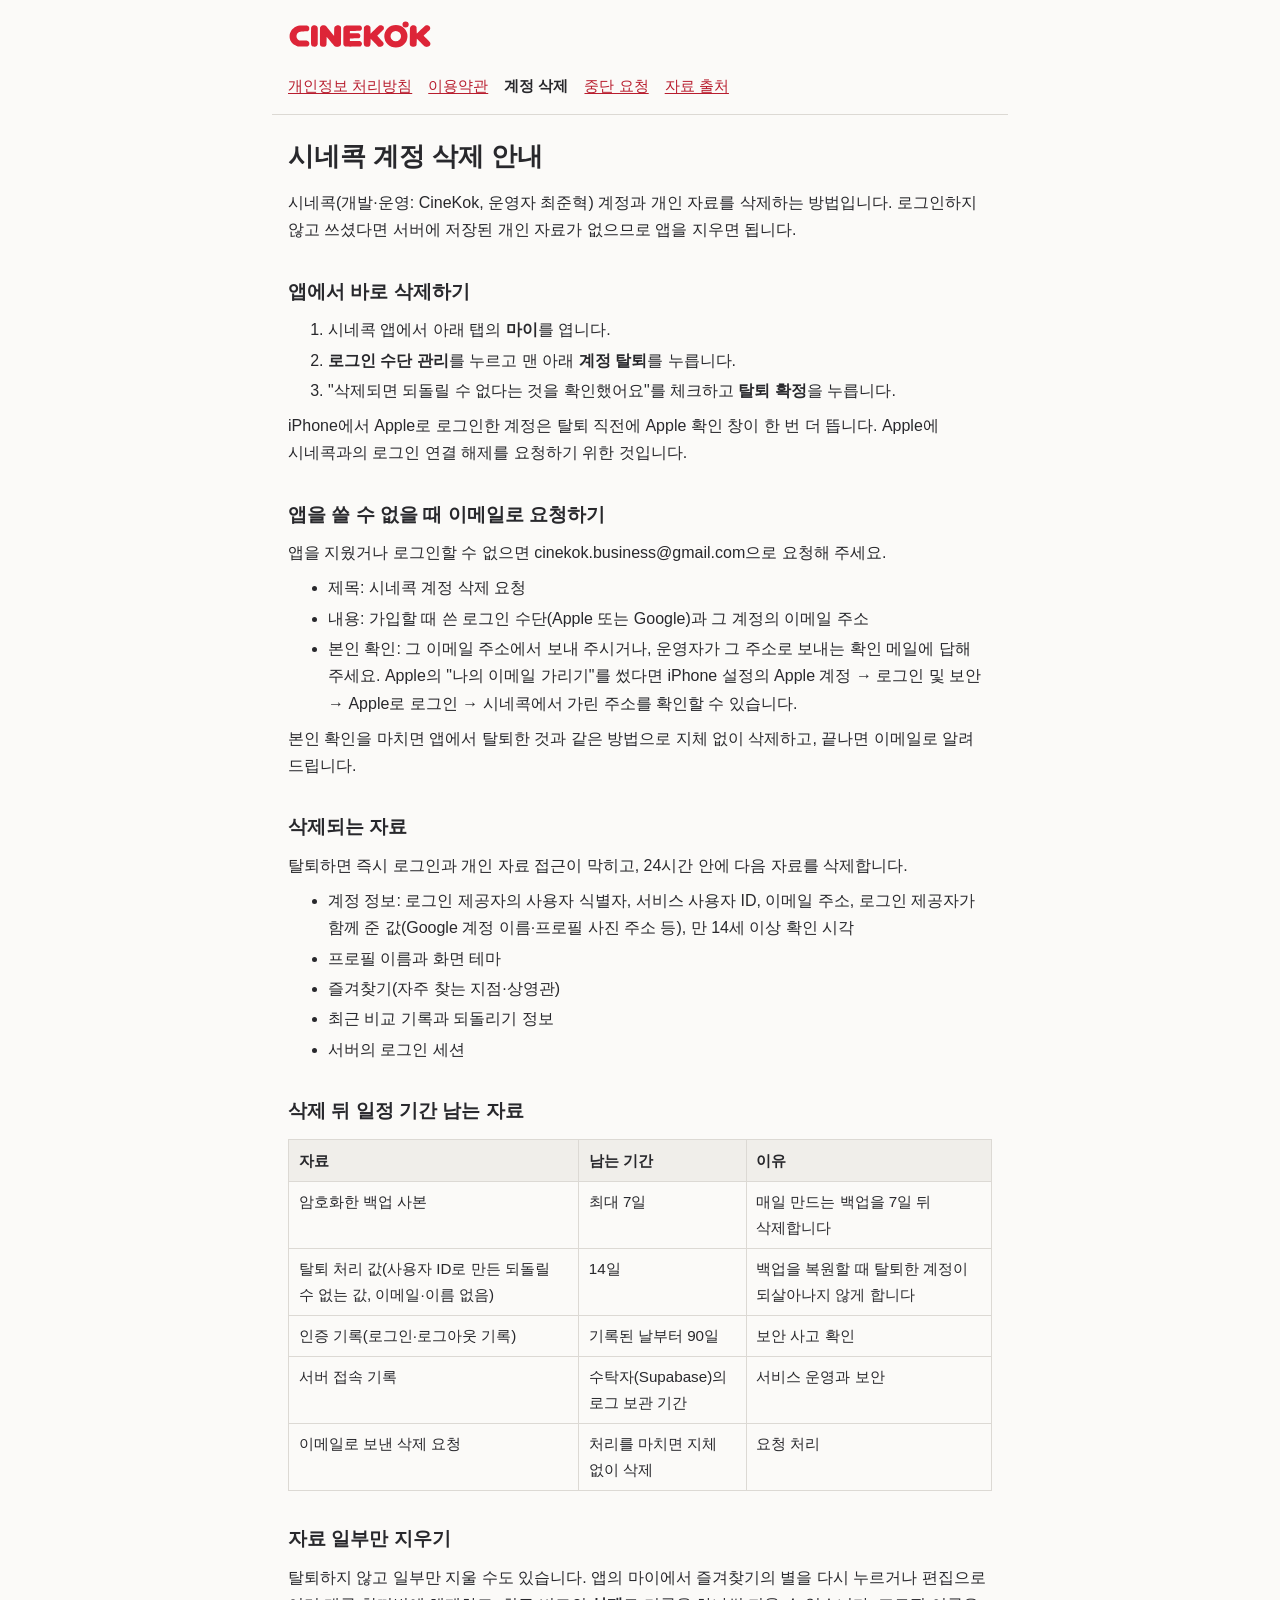
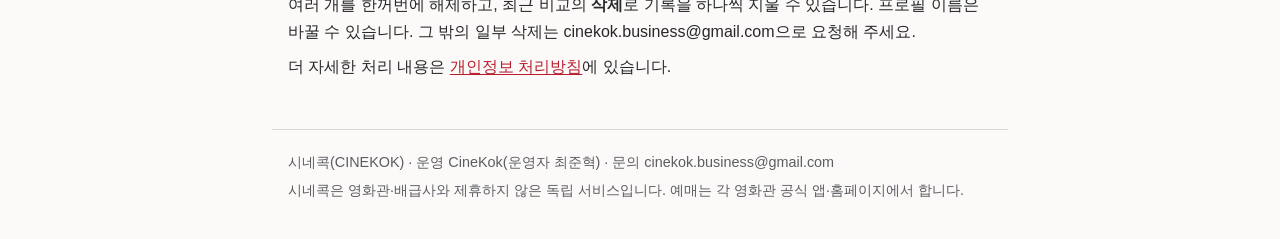
==== delete-account.html @ 9549dd47 "Site: 2026-10-30 from cinekok-app 8d248f4" ====
<!doctype html>
<html lang="ko">
<head>
<meta charset="utf-8">
<meta name="viewport" content="width=device-width, initial-scale=1">
<meta http-equiv="Content-Security-Policy" content="default-src 'none'; style-src 'self'; img-src 'self'; base-uri 'none'; form-action 'none'">
<meta name="referrer" content="no-referrer">
<meta name="description" content="시네콕 계정과 개인 자료를 삭제하는 방법, 삭제되는 자료와 남는 기간을 안내합니다.">
<title>시네콕 계정 삭제 안내 · 시네콕</title>
<link rel="icon" href="assets/favicon.svg" type="image/svg+xml">
<link rel="stylesheet" href="style.css">
</head>
<body>
<a class="skip" href="#main">본문으로 건너뛰기</a>
<header>
<a class="home" href="index.html"><picture><source srcset="assets/wordmark-dark.svg" media="(prefers-color-scheme: dark)"><img src="assets/wordmark.svg" alt="시네콕 홈" width="144" height="29"></picture></a>
<nav aria-label="안내 페이지"><ul><li><a href="privacy.html">개인정보 처리방침</a></li><li><a href="terms.html">이용약관</a></li><li><a href="delete-account.html" aria-current="page">계정 삭제</a></li><li><a href="takedown.html">중단 요청</a></li><li><a href="sources.html">자료 출처</a></li></ul></nav>
</header>
<main id="main">
<h1>시네콕 계정 삭제 안내</h1>
<p>시네콕(개발·운영: CineKok, 운영자 최준혁) 계정과 개인 자료를 삭제하는 방법입니다. 로그인하지 않고 쓰셨다면 서버에 저장된 개인 자료가 없으므로 앱을 지우면 됩니다.</p>
<h2 id="s1">앱에서 바로 삭제하기</h2>
<ol><li>시네콕 앱에서 아래 탭의 <strong>마이</strong>를 엽니다.</li><li><strong>로그인 수단 관리</strong>를 누르고 맨 아래 <strong>계정 탈퇴</strong>를 누릅니다.</li><li>"삭제되면 되돌릴 수 없다는 것을 확인했어요"를 체크하고 <strong>탈퇴 확정</strong>을 누릅니다.</li></ol>
<p>iPhone에서 Apple로 로그인한 계정은 탈퇴 직전에 Apple 확인 창이 한 번 더 뜹니다. Apple에 시네콕과의 로그인 연결 해제를 요청하기 위한 것입니다.</p>
<h2 id="s2">앱을 쓸 수 없을 때 이메일로 요청하기</h2>
<p>앱을 지웠거나 로그인할 수 없으면 cinekok.business@gmail.com으로 요청해 주세요.</p>
<ul><li>제목: 시네콕 계정 삭제 요청</li><li>내용: 가입할 때 쓴 로그인 수단(Apple 또는 Google)과 그 계정의 이메일 주소</li><li>본인 확인: 그 이메일 주소에서 보내 주시거나, 운영자가 그 주소로 보내는 확인 메일에 답해 주세요. Apple의 "나의 이메일 가리기"를 썼다면 iPhone 설정의 Apple 계정 → 로그인 및 보안 → Apple로 로그인 → 시네콕에서 가린 주소를 확인할 수 있습니다.</li></ul>
<p>본인 확인을 마치면 앱에서 탈퇴한 것과 같은 방법으로 지체 없이 삭제하고, 끝나면 이메일로 알려 드립니다.</p>
<h2 id="s3">삭제되는 자료</h2>
<p>탈퇴하면 즉시 로그인과 개인 자료 접근이 막히고, 24시간 안에 다음 자료를 삭제합니다.</p>
<ul><li>계정 정보: 로그인 제공자의 사용자 식별자, 서비스 사용자 ID, 이메일 주소, 로그인 제공자가 함께 준 값(Google 계정 이름·프로필 사진 주소 등), 만 14세 이상 확인 시각</li><li>프로필 이름과 화면 테마</li><li>즐겨찾기(자주 찾는 지점·상영관)</li><li>최근 비교 기록과 되돌리기 정보</li><li>서버의 로그인 세션</li></ul>
<h2 id="s4">삭제 뒤 일정 기간 남는 자료</h2>
<div class="table"><table><thead><tr><th scope="col">자료</th><th scope="col">남는 기간</th><th scope="col">이유</th></tr></thead><tbody><tr><td>암호화한 백업 사본</td><td>최대 7일</td><td>매일 만드는 백업을 7일 뒤 삭제합니다</td></tr><tr><td>탈퇴 처리 값(사용자 ID로 만든 되돌릴 수 없는 값, 이메일·이름 없음)</td><td>14일</td><td>백업을 복원할 때 탈퇴한 계정이 되살아나지 않게 합니다</td></tr><tr><td>인증 기록(로그인·로그아웃 기록)</td><td>기록된 날부터 90일</td><td>보안 사고 확인</td></tr><tr><td>서버 접속 기록</td><td>수탁자(Supabase)의 로그 보관 기간</td><td>서비스 운영과 보안</td></tr><tr><td>이메일로 보낸 삭제 요청</td><td>처리를 마치면 지체 없이 삭제</td><td>요청 처리</td></tr></tbody></table></div>
<h2 id="s5">자료 일부만 지우기</h2>
<p>탈퇴하지 않고 일부만 지울 수도 있습니다. 앱의 마이에서 즐겨찾기의 별을 다시 누르거나 편집으로 여러 개를 한꺼번에 해제하고, 최근 비교의 <strong>삭제</strong>로 기록을 하나씩 지울 수 있습니다. 프로필 이름은 바꿀 수 있습니다. 그 밖의 일부 삭제는 cinekok.business@gmail.com으로 요청해 주세요.</p>
<p>더 자세한 처리 내용은 <a href="privacy.html">개인정보 처리방침</a>에 있습니다.</p>
</main>
<footer>
<p>시네콕(CINEKOK) · 운영 CineKok(운영자 최준혁) · 문의 cinekok.business@gmail.com</p>
<p>시네콕은 영화관·배급사와 제휴하지 않은 독립 서비스입니다. 예매는 각 영화관 공식 앱·홈페이지에서 합니다.</p>
</footer>
</body>
</html>
---- style.css ----
:root{color-scheme:light dark;--bg:#fbfaf8;--fg:#28282c;--muted:#5c5c63;--line:#dcd9d4;--accent:#b81d2e;--mark:#fff1b8;--code:#f0eeea}
@media (prefers-color-scheme:dark){:root{--bg:#18191c;--fg:#ecebe8;--muted:#b4b3b0;--line:#3a3b40;--accent:#ff8a96;--mark:#5a4a00;--code:#26272b}}
*{box-sizing:border-box}
html{-webkit-text-size-adjust:100%;text-size-adjust:100%}
body{margin:0;background:var(--bg);color:var(--fg);font:1rem/1.7 -apple-system,BlinkMacSystemFont,"Apple SD Gothic Neo","Noto Sans KR","Malgun Gothic",sans-serif;word-break:keep-all;overflow-wrap:anywhere}
a{color:var(--accent);text-underline-offset:.15em}
a:focus-visible{outline:3px solid var(--accent);outline-offset:2px}
.skip{position:absolute;left:-9999px}.skip:focus{left:1rem;top:1rem;background:var(--bg);padding:.5rem 1rem;z-index:1}
header,main,footer{max-width:46rem;margin:0 auto;padding:0 1rem}
header{padding-top:1.25rem;padding-bottom:.75rem;border-bottom:1px solid var(--line)}
header .home{display:inline-block}header img{display:block;width:9rem;height:auto}
nav ul{list-style:none;margin:.75rem 0 0;padding:0;display:flex;flex-wrap:wrap;gap:.25rem 1rem;font-size:.95rem}
nav a[aria-current=page]{color:var(--fg);font-weight:700;text-decoration:none}
main{padding-top:1.5rem;padding-bottom:2.5rem}
h1{font-size:1.6rem;line-height:1.35;margin:0 0 1rem}h2{font-size:1.2rem;margin:2rem 0 .5rem}h3{font-size:1.05rem;margin:1.5rem 0 .5rem}
p,ul,ol{margin:.5rem 0}li{margin:.2rem 0}
.table{overflow-x:auto;margin:.75rem 0}
table{border-collapse:collapse;width:100%;font-size:.95rem}
th,td{border:1px solid var(--line);padding:.45rem .6rem;text-align:left;vertical-align:top}
th{background:var(--code)}
code{background:var(--code);padding:.05em .3em;border-radius:3px;font-size:.92em}
mark{background:var(--mark);color:inherit;padding:0 .2em}
footer{border-top:1px solid var(--line);padding-top:1rem;padding-bottom:2rem;color:var(--muted);font-size:.9rem}
footer p{margin:.25rem 0}
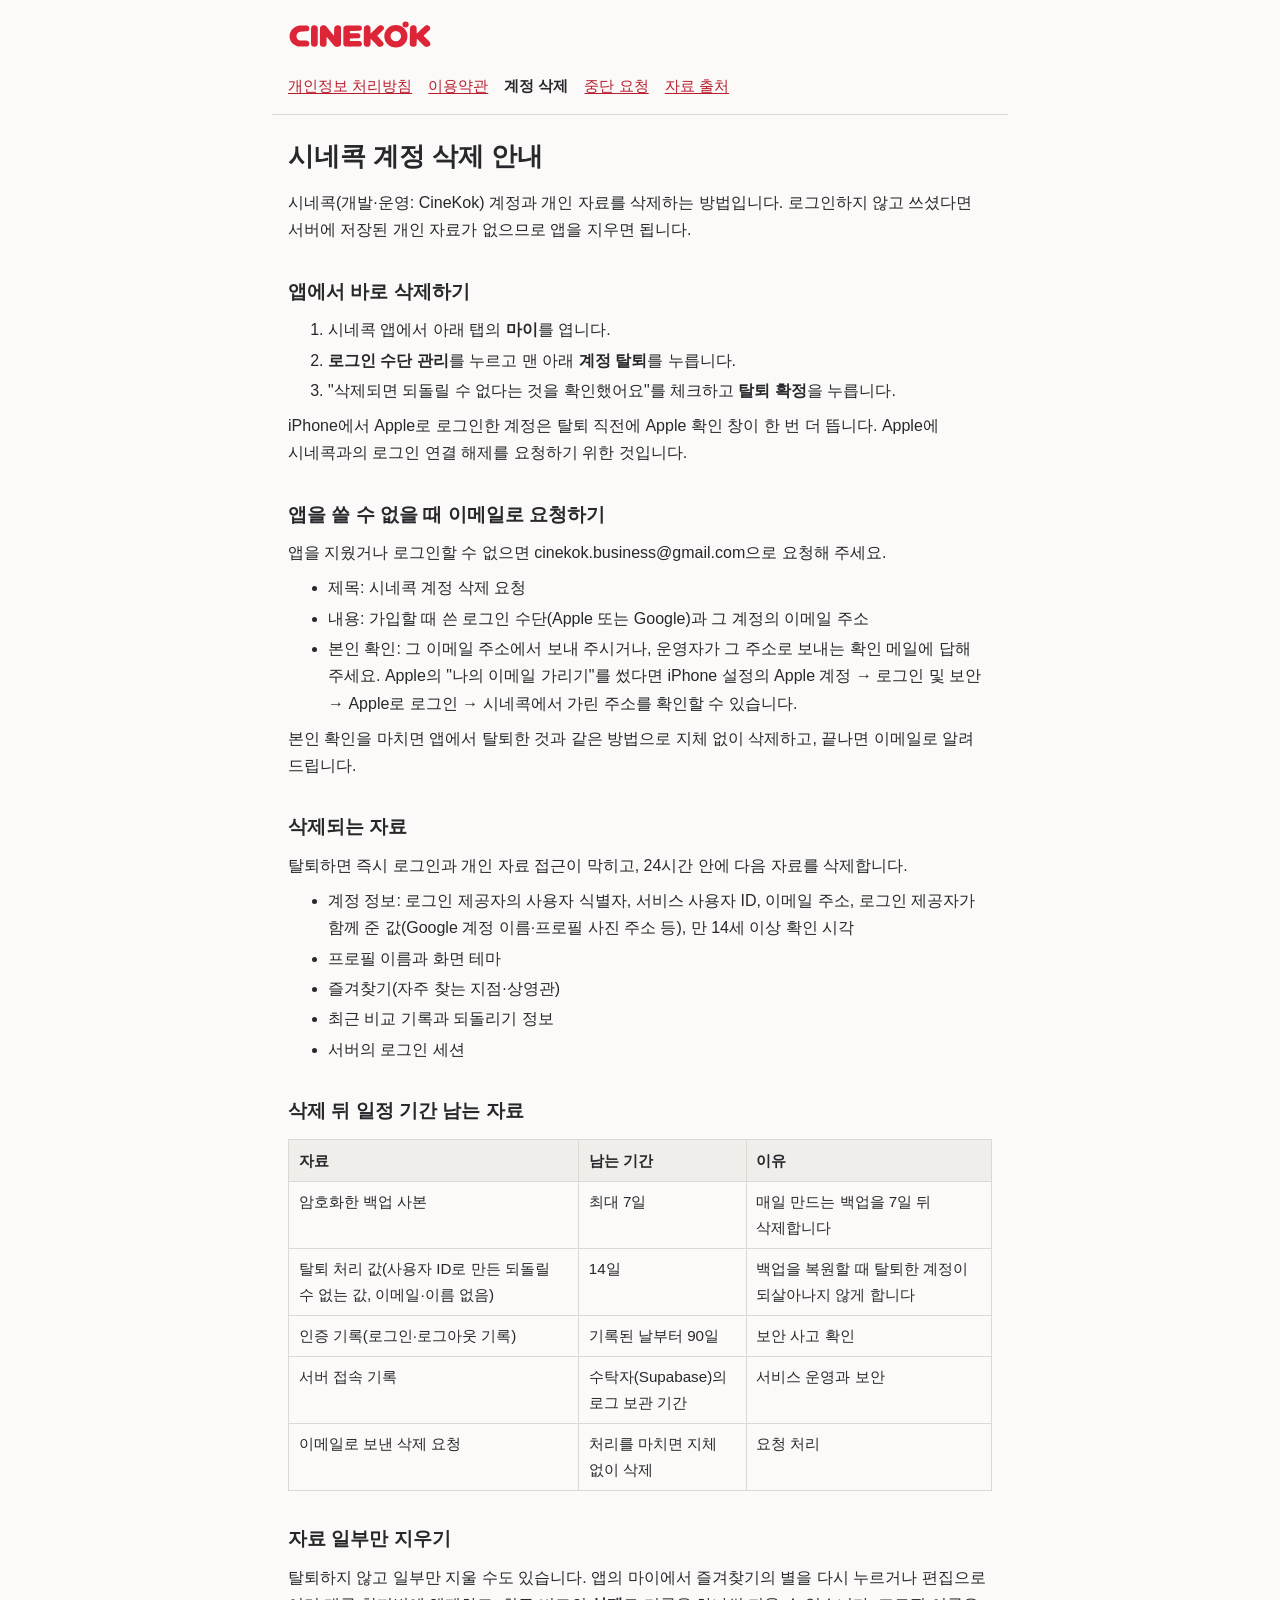
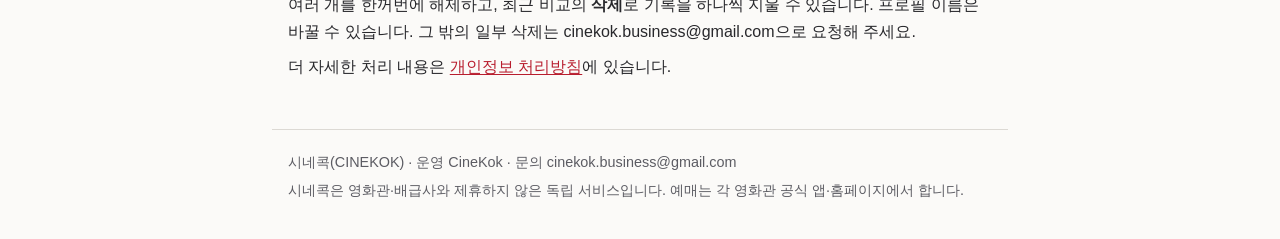
==== commit cd4b1455: "Remove the operator's personal name from the public pages Co-Authored-By: Claude Opus 5.5 <noreply@a" ====
--- a/delete-account.html
+++ b/delete-account.html
@@ -18,7 +18,7 @@
 </header>
 <main id="main">
 <h1>시네콕 계정 삭제 안내</h1>
-<p>시네콕(개발·운영: CineKok, 운영자 최준혁) 계정과 개인 자료를 삭제하는 방법입니다. 로그인하지 않고 쓰셨다면 서버에 저장된 개인 자료가 없으므로 앱을 지우면 됩니다.</p>
+<p>시네콕(개발·운영: CineKok) 계정과 개인 자료를 삭제하는 방법입니다. 로그인하지 않고 쓰셨다면 서버에 저장된 개인 자료가 없으므로 앱을 지우면 됩니다.</p>
 <h2 id="s1">앱에서 바로 삭제하기</h2>
 <ol><li>시네콕 앱에서 아래 탭의 <strong>마이</strong>를 엽니다.</li><li><strong>로그인 수단 관리</strong>를 누르고 맨 아래 <strong>계정 탈퇴</strong>를 누릅니다.</li><li>"삭제되면 되돌릴 수 없다는 것을 확인했어요"를 체크하고 <strong>탈퇴 확정</strong>을 누릅니다.</li></ol>
 <p>iPhone에서 Apple로 로그인한 계정은 탈퇴 직전에 Apple 확인 창이 한 번 더 뜹니다. Apple에 시네콕과의 로그인 연결 해제를 요청하기 위한 것입니다.</p>
@@ -36,7 +36,7 @@
 <p>더 자세한 처리 내용은 <a href="privacy.html">개인정보 처리방침</a>에 있습니다.</p>
 </main>
 <footer>
-<p>시네콕(CINEKOK) · 운영 CineKok(운영자 최준혁) · 문의 cinekok.business@gmail.com</p>
+<p>시네콕(CINEKOK) · 운영 CineKok · 문의 cinekok.business@gmail.com</p>
 <p>시네콕은 영화관·배급사와 제휴하지 않은 독립 서비스입니다. 예매는 각 영화관 공식 앱·홈페이지에서 합니다.</p>
 </footer>
 </body>
